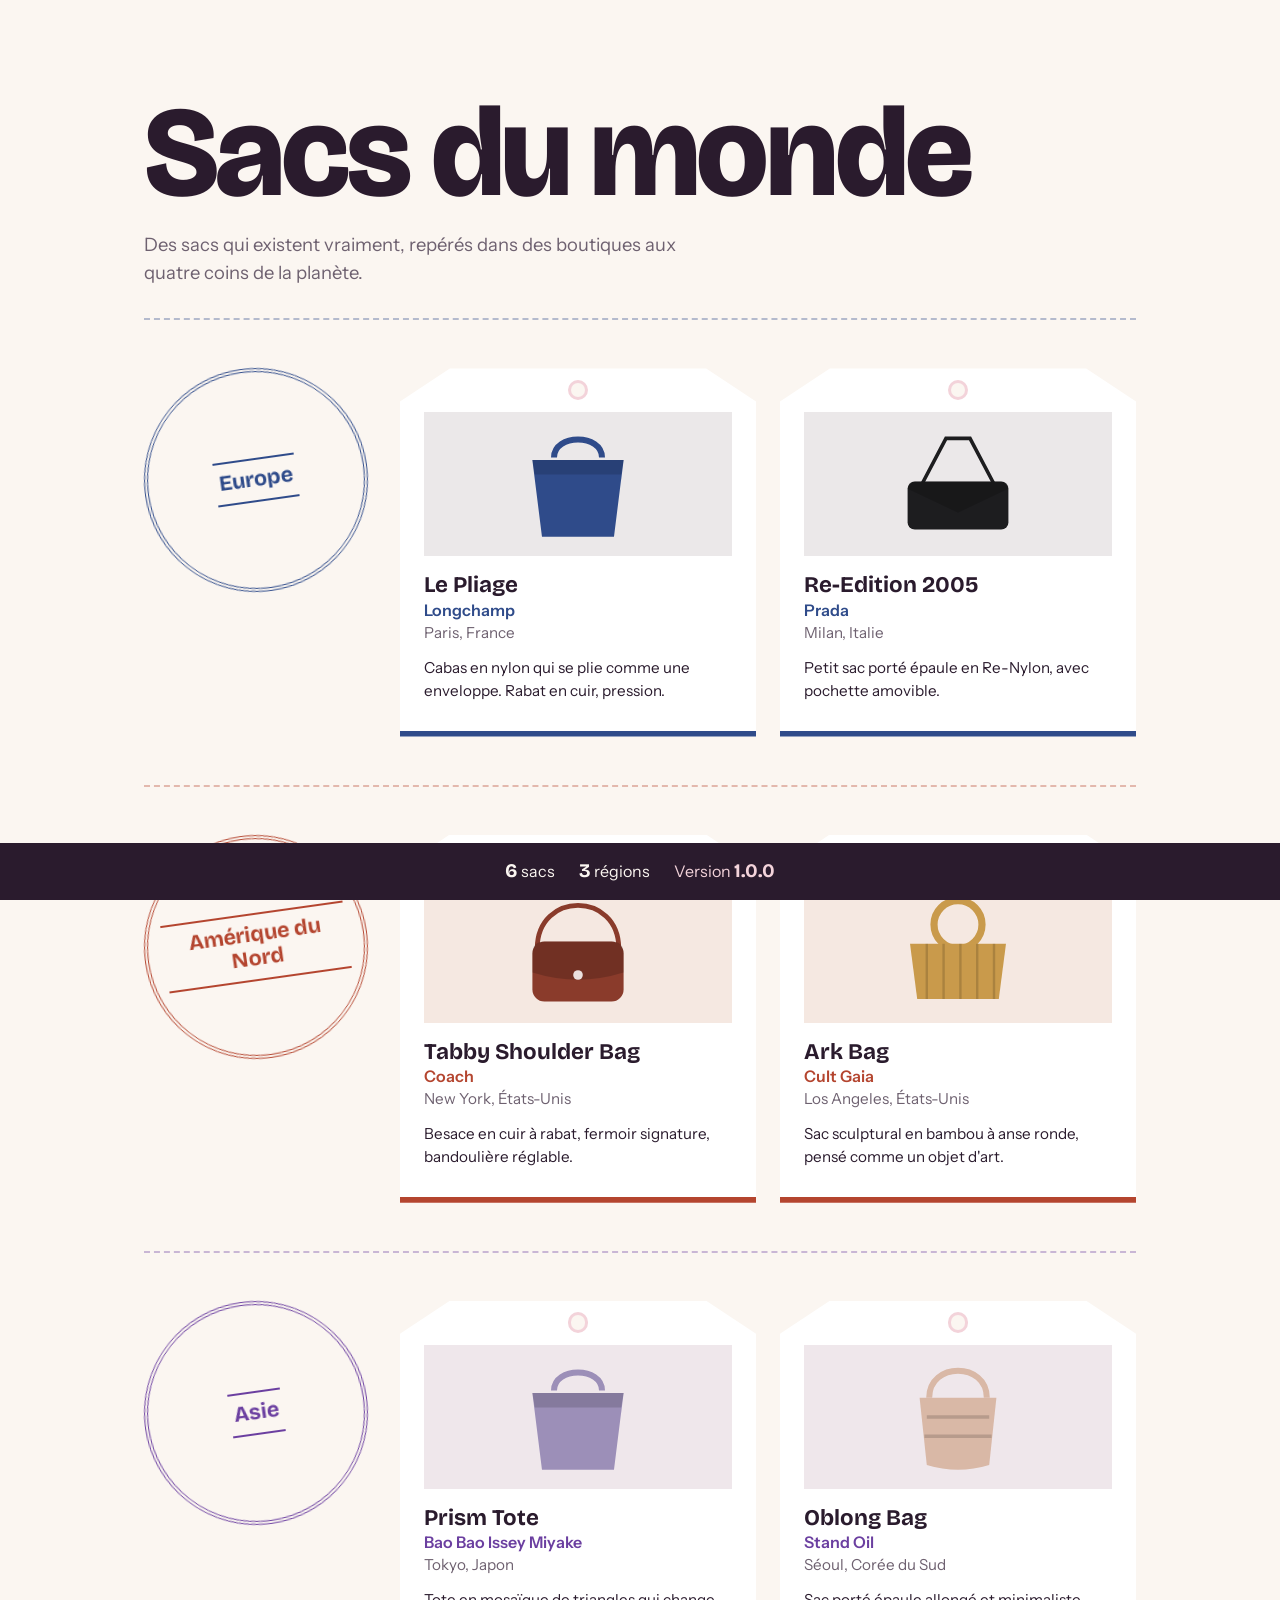
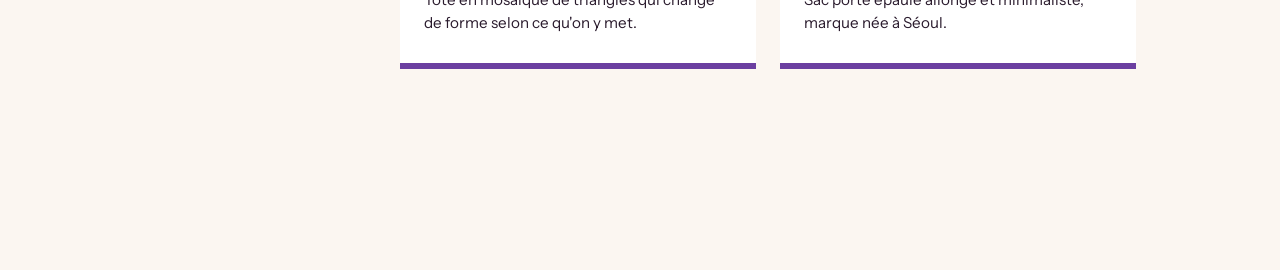
==== index.html @ e401bbd3 "first commit" ====
<!DOCTYPE html>
<html lang="fr">
<head>
  <meta charset="UTF-8">
  <meta name="viewport" content="width=device-width, initial-scale=1">
  <title>Sacs du monde</title>
  <link rel="preconnect" href="https://fonts.googleapis.com">
  <link rel="preconnect" href="https://fonts.gstatic.com" crossorigin>
  <link href="https://fonts.googleapis.com/css2?family=Bricolage+Grotesque:opsz,wght@12..96,400;12..96,700;12..96,800&family=Instrument+Sans:wght@400;600&display=swap" rel="stylesheet">
  <link rel="stylesheet" href="style.css">
</head>
<body>

  <!-- Illustrations de sacs réutilisables (la couleur vient de la propriété CSS "color") -->
  <svg class="sprites" aria-hidden="true">
    <symbol id="sac-cabas" viewBox="0 0 120 120">
      <path d="M40 38 C40 18 80 18 80 38" fill="none" stroke="currentColor" stroke-width="5"/>
      <path d="M22 40 H98 L90 104 H30 Z" fill="currentColor"/>
      <path d="M22 40 H98 L96 52 H24 Z" fill="#000" opacity=".15"/>
    </symbol>
    <symbol id="sac-besace" viewBox="0 0 120 120">
      <path d="M26 58 C26 10 94 10 94 58" fill="none" stroke="currentColor" stroke-width="4"/>
      <rect x="22" y="52" width="76" height="50" rx="10" fill="currentColor"/>
      <path d="M22 62 Q22 52 32 52 H88 Q98 52 98 62 V78 Q60 90 22 78 Z" fill="#000" opacity=".18"/>
      <circle cx="60" cy="80" r="4" fill="#fff" opacity=".85"/>
    </symbol>
    <symbol id="sac-pochette" viewBox="0 0 120 120">
      <path d="M30 60 L50 22 H70 L90 60" fill="none" stroke="currentColor" stroke-width="3"/>
      <rect x="18" y="58" width="84" height="40" rx="6" fill="currentColor"/>
      <path d="M18 64 Q18 58 24 58 H96 Q102 58 102 64 L60 84 Z" fill="#000" opacity=".18"/>
    </symbol>
    <symbol id="sac-seau" viewBox="0 0 120 120">
      <path d="M36 44 C36 14 84 14 84 44" fill="none" stroke="currentColor" stroke-width="5"/>
      <path d="M28 44 H92 L86 100 Q60 108 34 100 Z" fill="currentColor"/>
      <path d="M34 60 H86 M32 76 H88" stroke="#000" stroke-width="3" opacity=".15"/>
    </symbol>
    <symbol id="sac-anneau" viewBox="0 0 120 120">
      <circle cx="60" cy="38" r="20" fill="none" stroke="currentColor" stroke-width="6"/>
      <path d="M20 54 H100 L94 100 H26 Z" fill="currentColor"/>
      <path d="M34 54 V100 M48 54 V100 M62 54 V100 M76 54 V100 M90 54 V100" stroke="#000" stroke-width="2" opacity=".15"/>
    </symbol>
  </svg>

  <header class="entete">
    <h1>Sacs du monde</h1>
    <p>Des sacs qui existent vraiment, repérés dans des boutiques aux quatre coins de la planète.</p>
  </header>

  <main>

    <section class="region" style="--accent: #2F4B8A;">
      <h2 class="tampon"><span>Europe</span></h2>
      <div class="sacs">
        <article class="sac">
          <svg class="visuel" style="color:#2F4B8A"><use href="#sac-cabas"/></svg>
          <h3>Le Pliage</h3>
          <p class="marque">Longchamp</p>
          <p class="lieu">Paris, France</p>
          <p class="detail">Cabas en nylon qui se plie comme une enveloppe. Rabat en cuir, pression.</p>
        </article>
        <article class="sac">
          <svg class="visuel" style="color:#1d1d1f"><use href="#sac-pochette"/></svg>
          <h3>Re-Edition 2005</h3>
          <p class="marque">Prada</p>
          <p class="lieu">Milan, Italie</p>
          <p class="detail">Petit sac porté épaule en Re-Nylon, avec pochette amovible.</p>
        </article>
      </div>
    </section>

    <section class="region" style="--accent: #B4452F;">
      <h2 class="tampon"><span>Amérique du Nord</span></h2>
      <div class="sacs">
        <article class="sac">
          <svg class="visuel" style="color:#8A3B2B"><use href="#sac-besace"/></svg>
          <h3>Tabby Shoulder Bag</h3>
          <p class="marque">Coach</p>
          <p class="lieu">New York, États-Unis</p>
          <p class="detail">Besace en cuir à rabat, fermoir signature, bandoulière réglable.</p>
        </article>
        <article class="sac">
          <svg class="visuel" style="color:#C99A4B"><use href="#sac-anneau"/></svg>
          <h3>Ark Bag</h3>
          <p class="marque">Cult Gaia</p>
          <p class="lieu">Los Angeles, États-Unis</p>
          <p class="detail">Sac sculptural en bambou à anse ronde, pensé comme un objet d'art.</p>
        </article>
      </div>
    </section>

    <section class="region" style="--accent: #6B3FA0;">
      <h2 class="tampon"><span>Asie</span></h2>
      <div class="sacs">
        <article class="sac">
          <svg class="visuel" style="color:#9C8FB8"><use href="#sac-cabas"/></svg>
          <h3>Prism Tote</h3>
          <p class="marque">Bao Bao Issey Miyake</p>
          <p class="lieu">Tokyo, Japon</p>
          <p class="detail">Tote en mosaïque de triangles qui change de forme selon ce qu'on y met.</p>
        </article>
        <article class="sac">
          <svg class="visuel" style="color:#D9B8A6"><use href="#sac-seau"/></svg>
          <h3>Oblong Bag</h3>
          <p class="marque">Stand Oil</p>
          <p class="lieu">Séoul, Corée du Sud</p>
          <p class="detail">Sac porté épaule allongé et minimaliste, marque née à Séoul.</p>
        </article>
      </div>
    </section>

    <!-- AJOUTER LES NOUVELLES RÉGIONS ICI -->

  </main>

  <footer class="statut">
    <p class="compteur"><strong class="nb-sacs"></strong> sacs</p>
    <p class="compteur"><strong class="nb-regions"></strong> régions</p>
    <p class="version">Version <strong>1.0.0</strong></p>
  </footer>

</body>
</html>
---- style.css ----
:root {
  --papier: #FBF6F1;
  --encre: #2A1B2D;
  --rose: #F3D3DA;
  --gris: #6E6170;
  --etiquette: #FFFFFF;
  --titre: "Bricolage Grotesque", "Arial Black", system-ui, sans-serif;
  --texte: "Instrument Sans", "Helvetica Neue", Arial, sans-serif;
}

* { box-sizing: border-box; margin: 0; }

body {
  /* Compteurs CSS : le total s'affiche tout seul dans le pied de page */
  counter-reset: sacs regions;
  background: var(--papier);
  color: var(--encre);
  font-family: var(--texte);
  line-height: 1.5;
}

.sprites { display: none; }

/* ---------- En-tête ---------- */
.entete {
  padding: clamp(3rem, 8vw, 6rem) clamp(1.25rem, 5vw, 4rem) 2rem;
  max-width: 70rem;
  margin: 0 auto;
}
.entete h1 {
  font-family: var(--titre);
  font-weight: 800;
  font-size: clamp(3.2rem, 11vw, 8rem);
  line-height: .9;
  letter-spacing: -.03em;
}
.entete p {
  margin-top: 1.25rem;
  max-width: 34rem;
  font-size: 1.15rem;
  color: var(--gris);
}

main {
  max-width: 70rem;
  margin: 0 auto;
  padding: 0 clamp(1.25rem, 5vw, 4rem) 6rem;
}

/* ---------- Région = un tampon de passeport ---------- */
.region {
  counter-increment: regions;
  display: grid;
  grid-template-columns: 14rem 1fr;
  gap: 2rem;
  align-items: start;
  padding: 3rem 0;
  border-top: 2px dashed color-mix(in srgb, var(--accent) 35%, transparent);
}

.tampon {
  position: sticky;
  top: 1.5rem;
  display: grid;
  place-items: center;
  aspect-ratio: 1;
  padding: 1rem;
  border: 4px double var(--accent);
  border-radius: 50%;
  color: var(--accent);
  font-family: var(--titre);
  font-weight: 700;
  font-size: 1.35rem;
  line-height: 1.1;
  text-align: center;
  transform: rotate(-8deg);
}
.tampon span {
  display: block;
  padding: .5rem .25rem;
  border-top: 2px solid var(--accent);
  border-bottom: 2px solid var(--accent);
}

/* ---------- Sac = étiquette de bagage ---------- */
.sacs {
  display: grid;
  grid-template-columns: repeat(auto-fill, minmax(15rem, 1fr));
  gap: 1.5rem;
}

.sac {
  counter-increment: sacs;
  position: relative;
  padding: 2.75rem 1.5rem 1.75rem;
  background: var(--etiquette);
  clip-path: polygon(14% 0, 86% 0, 100% 9%, 100% 100%, 0 100%, 0 9%);
  border-bottom: 6px solid var(--accent);
}
/* Le trou de l'étiquette */
.sac::before {
  content: "";
  position: absolute;
  top: .9rem;
  left: 50%;
  width: .9rem;
  height: .9rem;
  margin-left: -.45rem;
  border-radius: 50%;
  background: var(--papier);
  box-shadow: 0 0 0 3px var(--rose);
}

.visuel {
  display: block;
  width: 100%;
  height: 9rem;
  margin-bottom: 1rem;
  background: color-mix(in srgb, var(--accent) 8%, var(--papier));
}

.sac h3 {
  font-family: var(--titre);
  font-size: 1.4rem;
  line-height: 1.15;
}
.marque { font-weight: 600; color: var(--accent); }
.lieu { font-size: .95rem; color: var(--gris); margin-bottom: .75rem; }
.detail { font-size: .95rem; }

/* ---------- Barre de statut (utile pour vérifier chaque déploiement) ---------- */
.statut {
  position: sticky;
  bottom: 0;
  display: flex;
  flex-wrap: wrap;
  gap: .5rem 1.5rem;
  justify-content: center;
  padding: .9rem 1rem;
  background: var(--encre);
  color: var(--papier);
  font-size: 1rem;
}
.statut strong { font-family: var(--titre); font-size: 1.2rem; }
.nb-sacs::before { content: counter(sacs); }
.nb-regions::before { content: counter(regions); }
.version { color: var(--rose); }

/* ---------- Mobile ---------- */
@media (max-width: 700px) {
  .region { grid-template-columns: 1fr; }
  .tampon { position: static; width: 10rem; }
}
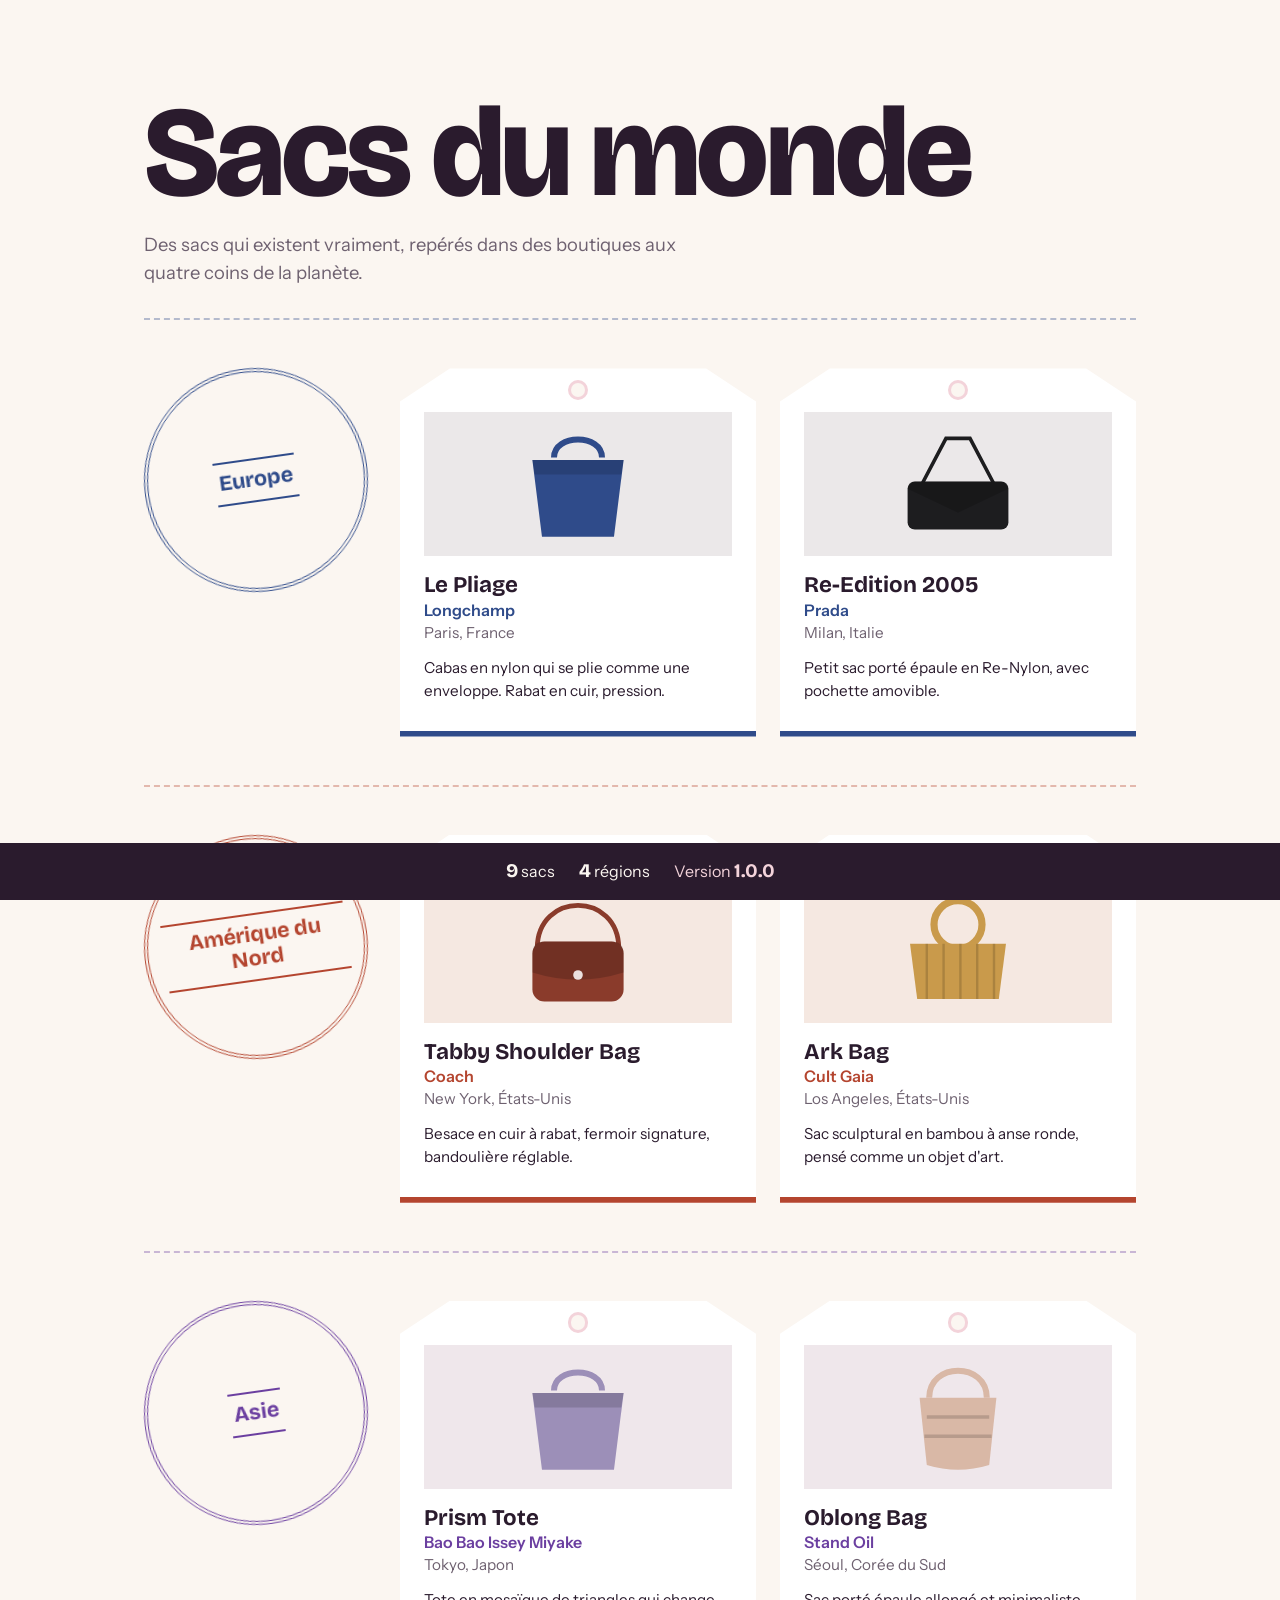
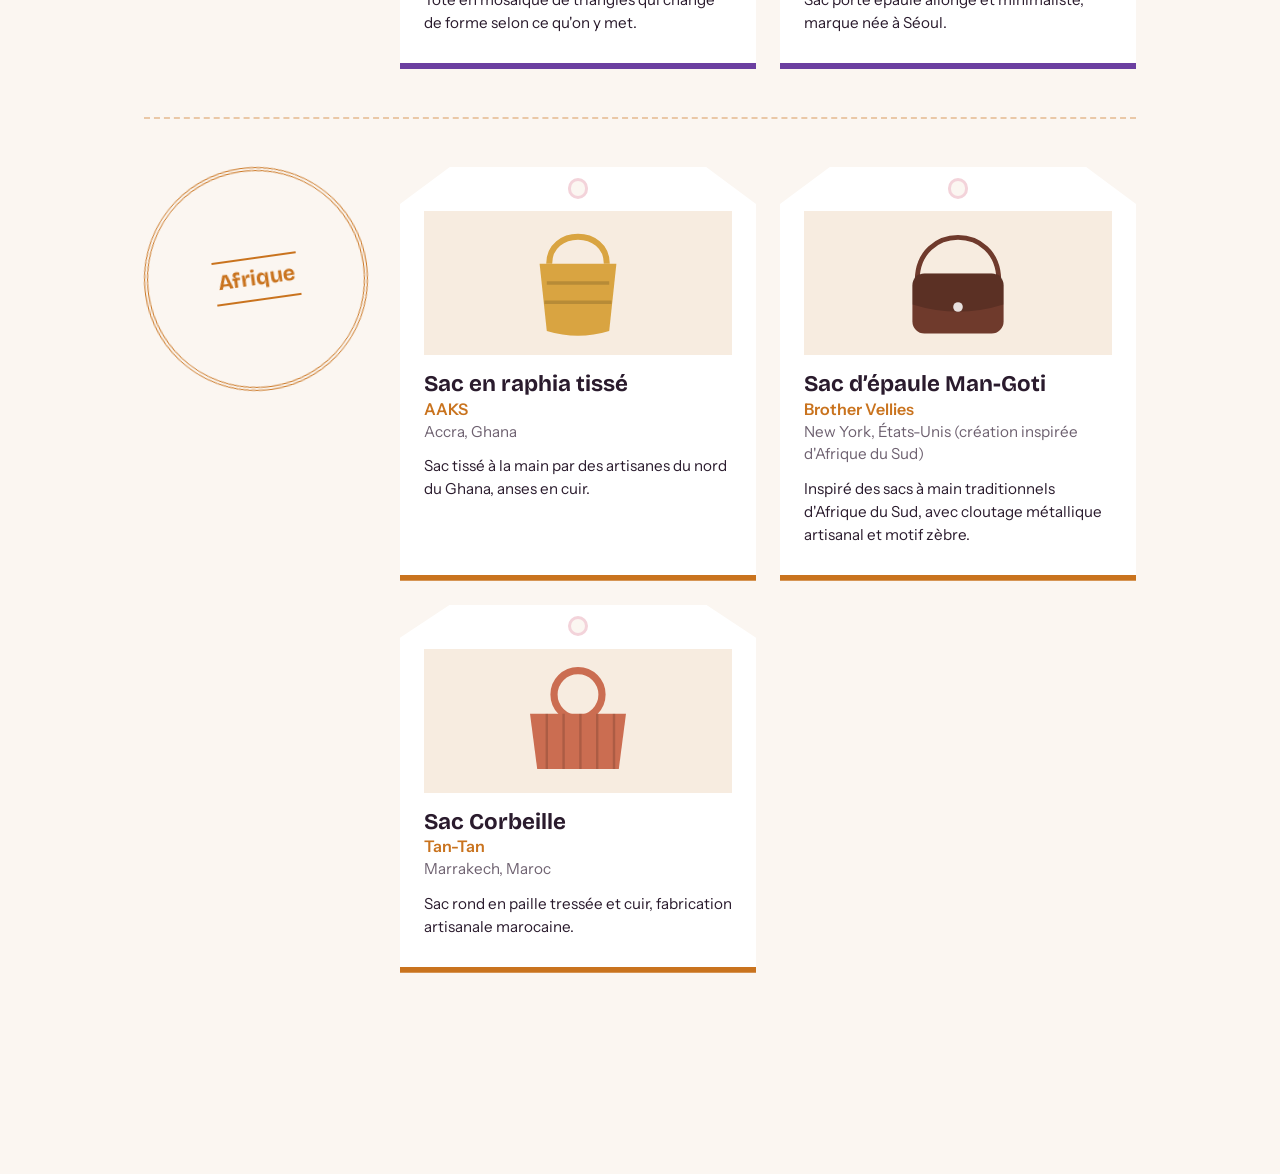
==== commit 67eb023c: "Ajout Afrique" ====
--- a/index.html
+++ b/index.html
@@ -107,9 +107,35 @@
         </article>
       </div>
     </section>
+<section class="region" style="--accent: #C9731E;">
+      <h2 class="tampon"><span>Afrique</span></h2>
+      <div class="sacs">
+        <article class="sac">
+          <svg class="visuel" style="color:#D9A441"><use href="#sac-seau"/></svg>
+          <h3>Sac en raphia tissé</h3>
+          <p class="marque">AAKS</p>
+          <p class="lieu">Accra, Ghana</p>
+          <p class="detail">Sac tissé à la main par des artisanes du nord du Ghana, anses en cuir.</p>
+        </article>
+        <article class="sac">
+          <svg class="visuel" style="color:#6F3A2C"><use href="#sac-besace"/></svg>
+          <h3>Sac d’épaule Man-Goti</h3>
+          <p class="marque">Brother Vellies</p>
+          <p class="lieu">New York, États-Unis (création inspirée d'Afrique du Sud)</p>
+          <p class="detail">Inspiré des sacs à main traditionnels d'Afrique du Sud, avec cloutage métallique artisanal et motif zèbre.</p>
+        </article>
+        <article class="sac">
+          <svg class="visuel" style="color:#CB6D51"><use href="#sac-anneau"/></svg>
+          <h3>Sac Corbeille</h3>
+          <p class="marque">Tan-Tan</p>
+          <p class="lieu">Marrakech, Maroc</p>
+          <p class="detail">Sac rond en paille tressée et cuir, fabrication artisanale marocaine.</p>
+        </article>
+      </div>
+    </section>
 
     <!-- AJOUTER LES NOUVELLES RÉGIONS ICI -->
-
+  
   </main>
 
   <footer class="statut">
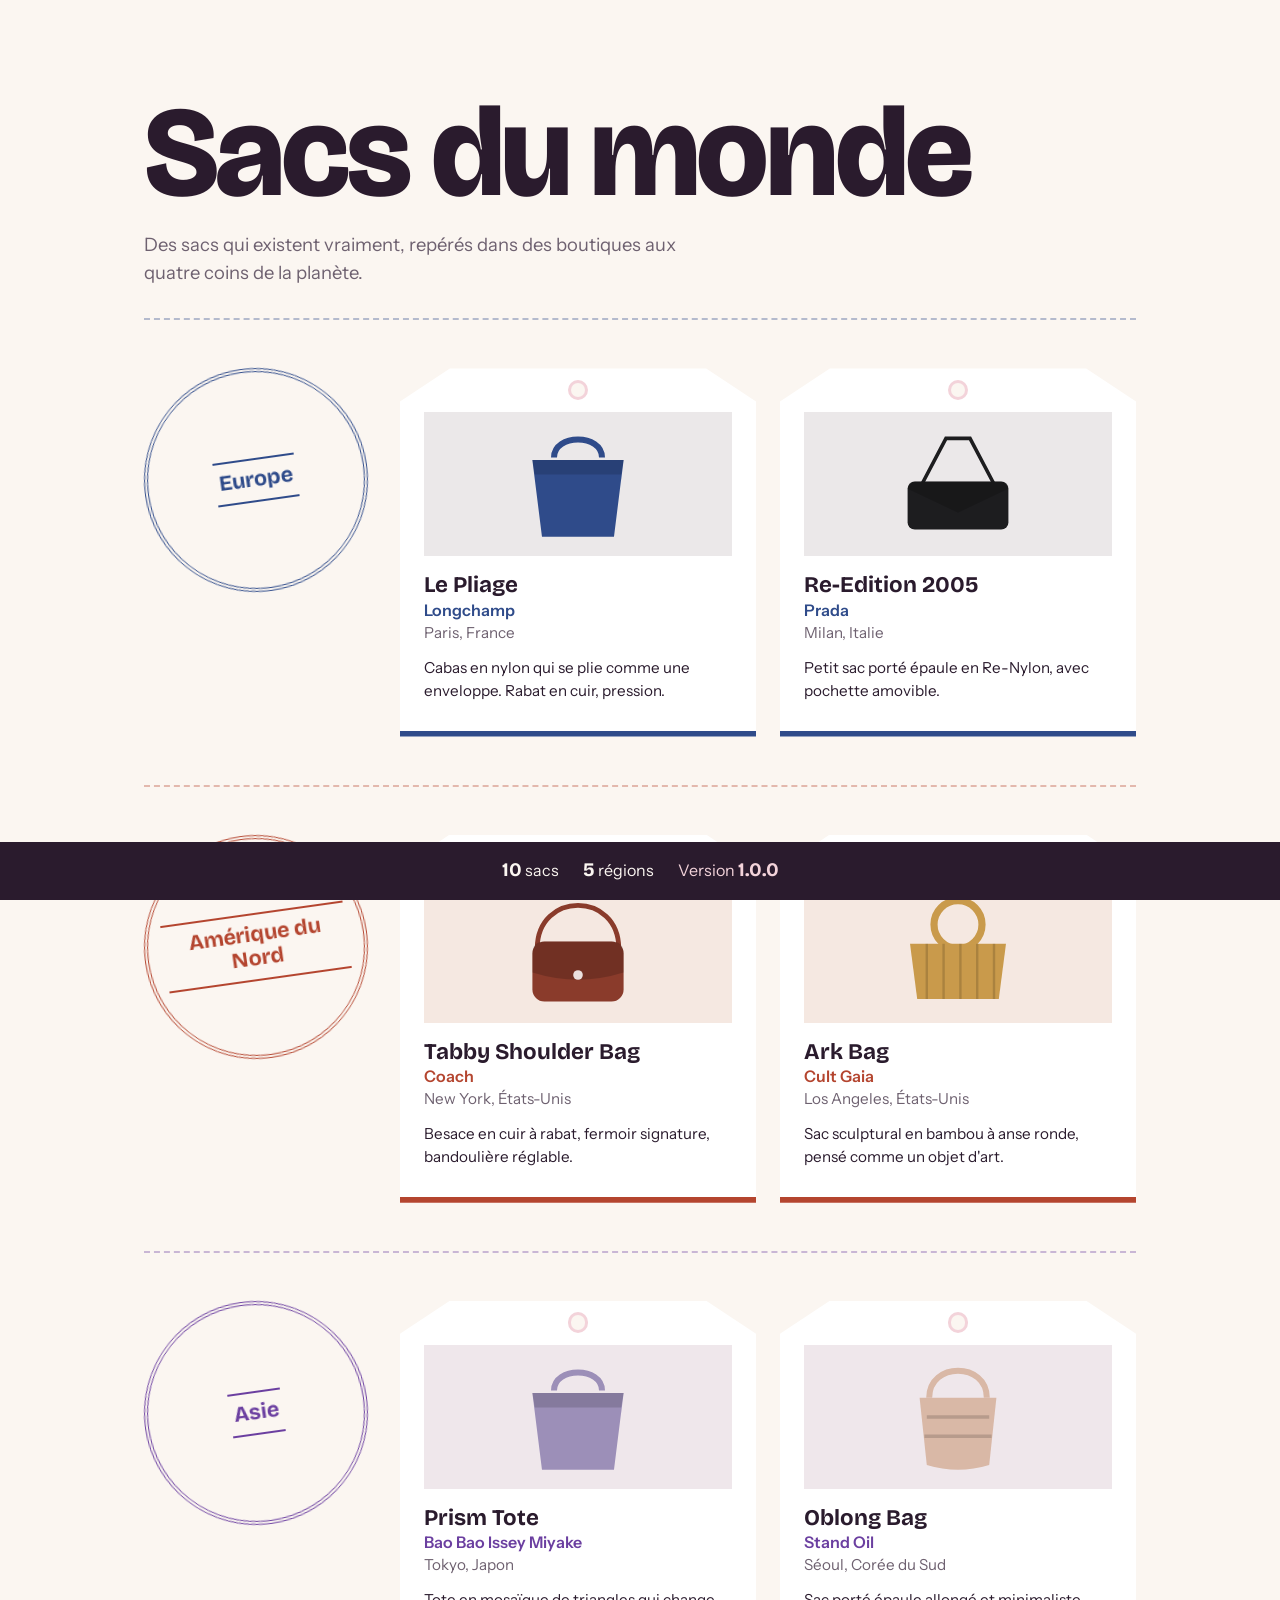
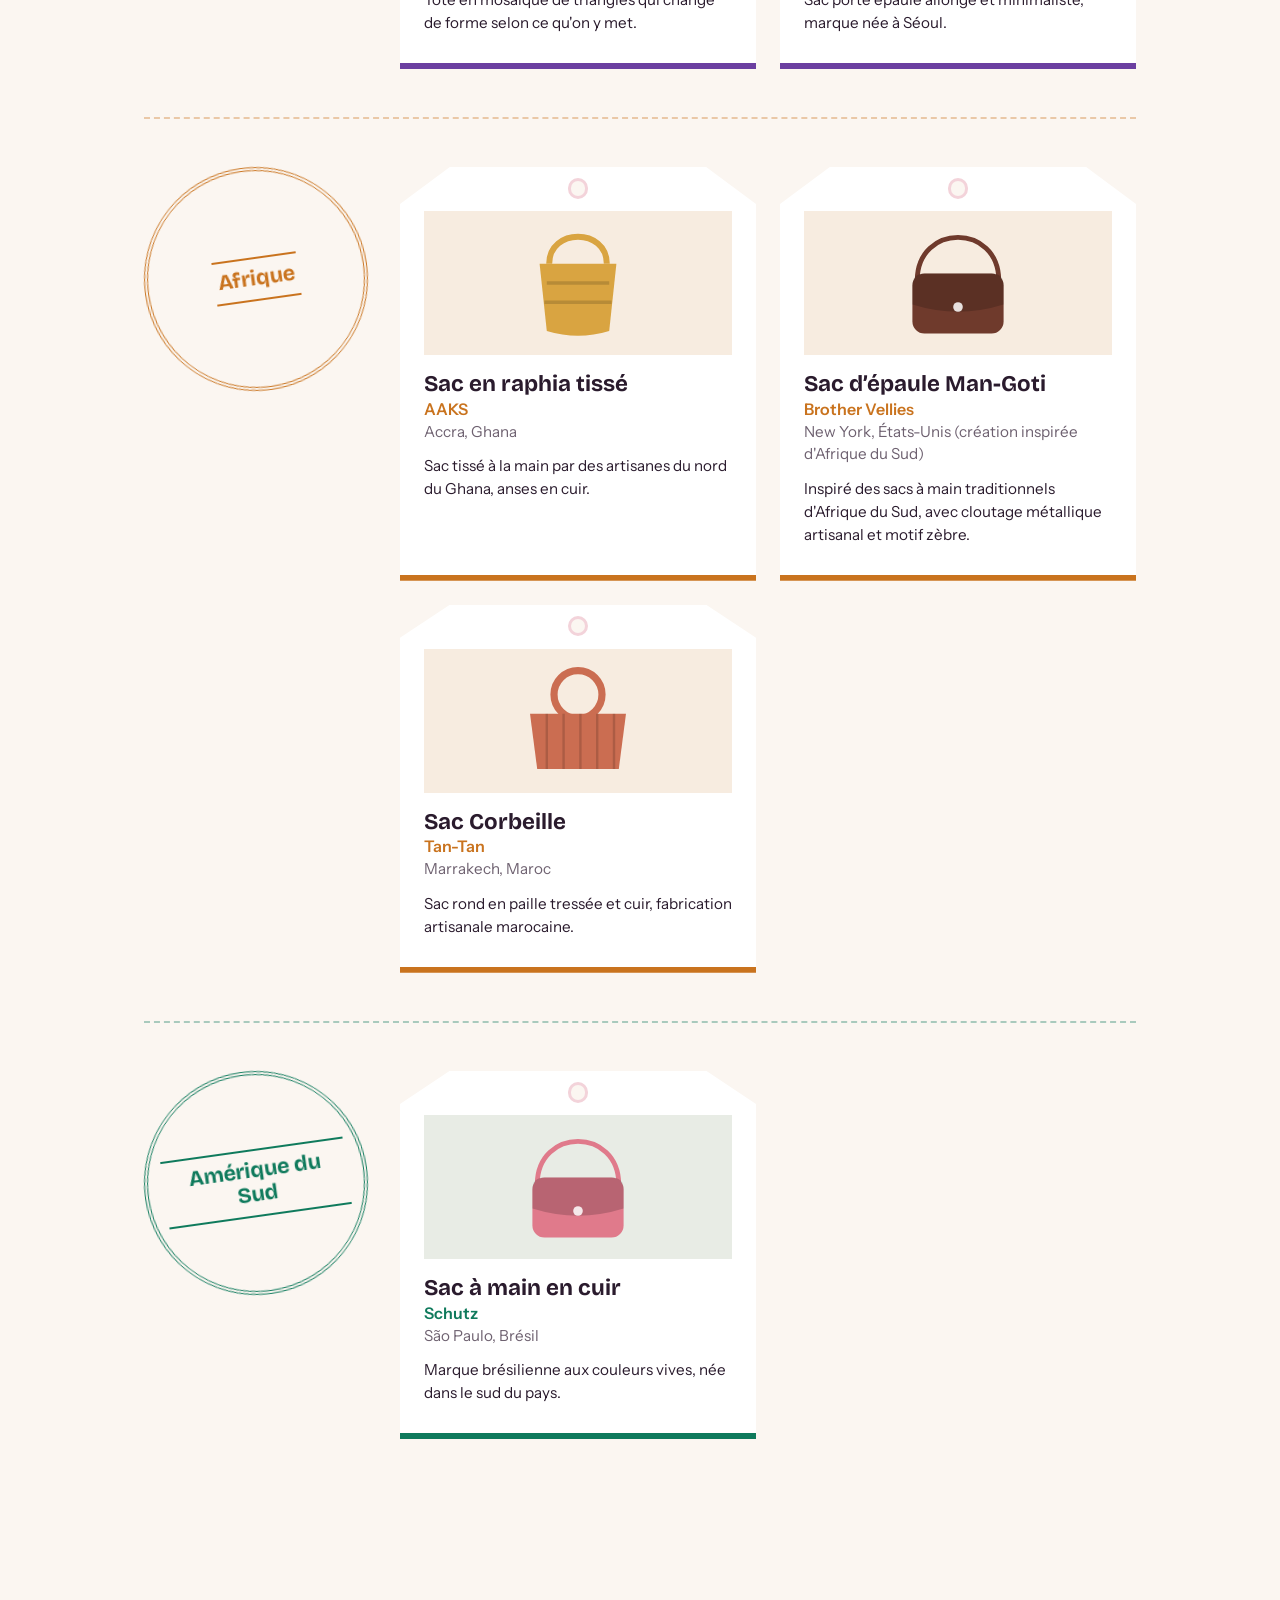
==== commit a942ecda: "Ajout amerique du sud" ====
--- a/index.html
+++ b/index.html
@@ -1,43 +1,48 @@
 <!DOCTYPE html>
 <html lang="fr">
+
 <head>
   <meta charset="UTF-8">
   <meta name="viewport" content="width=device-width, initial-scale=1">
   <title>Sacs du monde</title>
   <link rel="preconnect" href="https://fonts.googleapis.com">
   <link rel="preconnect" href="https://fonts.gstatic.com" crossorigin>
-  <link href="https://fonts.googleapis.com/css2?family=Bricolage+Grotesque:opsz,wght@12..96,400;12..96,700;12..96,800&family=Instrument+Sans:wght@400;600&display=swap" rel="stylesheet">
+  <link
+    href="https://fonts.googleapis.com/css2?family=Bricolage+Grotesque:opsz,wght@12..96,400;12..96,700;12..96,800&family=Instrument+Sans:wght@400;600&display=swap"
+    rel="stylesheet">
   <link rel="stylesheet" href="style.css">
 </head>
+
 <body>
 
-  <!-- Illustrations de sacs réutilisables (la couleur vient de la propriété CSS "color") -->
+
   <svg class="sprites" aria-hidden="true">
     <symbol id="sac-cabas" viewBox="0 0 120 120">
-      <path d="M40 38 C40 18 80 18 80 38" fill="none" stroke="currentColor" stroke-width="5"/>
-      <path d="M22 40 H98 L90 104 H30 Z" fill="currentColor"/>
-      <path d="M22 40 H98 L96 52 H24 Z" fill="#000" opacity=".15"/>
+      <path d="M40 38 C40 18 80 18 80 38" fill="none" stroke="currentColor" stroke-width="5" />
+      <path d="M22 40 H98 L90 104 H30 Z" fill="currentColor" />
+      <path d="M22 40 H98 L96 52 H24 Z" fill="#000" opacity=".15" />
     </symbol>
     <symbol id="sac-besace" viewBox="0 0 120 120">
-      <path d="M26 58 C26 10 94 10 94 58" fill="none" stroke="currentColor" stroke-width="4"/>
-      <rect x="22" y="52" width="76" height="50" rx="10" fill="currentColor"/>
-      <path d="M22 62 Q22 52 32 52 H88 Q98 52 98 62 V78 Q60 90 22 78 Z" fill="#000" opacity=".18"/>
-      <circle cx="60" cy="80" r="4" fill="#fff" opacity=".85"/>
+      <path d="M26 58 C26 10 94 10 94 58" fill="none" stroke="currentColor" stroke-width="4" />
+      <rect x="22" y="52" width="76" height="50" rx="10" fill="currentColor" />
+      <path d="M22 62 Q22 52 32 52 H88 Q98 52 98 62 V78 Q60 90 22 78 Z" fill="#000" opacity=".18" />
+      <circle cx="60" cy="80" r="4" fill="#fff" opacity=".85" />
     </symbol>
     <symbol id="sac-pochette" viewBox="0 0 120 120">
-      <path d="M30 60 L50 22 H70 L90 60" fill="none" stroke="currentColor" stroke-width="3"/>
-      <rect x="18" y="58" width="84" height="40" rx="6" fill="currentColor"/>
-      <path d="M18 64 Q18 58 24 58 H96 Q102 58 102 64 L60 84 Z" fill="#000" opacity=".18"/>
+      <path d="M30 60 L50 22 H70 L90 60" fill="none" stroke="currentColor" stroke-width="3" />
+      <rect x="18" y="58" width="84" height="40" rx="6" fill="currentColor" />
+      <path d="M18 64 Q18 58 24 58 H96 Q102 58 102 64 L60 84 Z" fill="#000" opacity=".18" />
     </symbol>
     <symbol id="sac-seau" viewBox="0 0 120 120">
-      <path d="M36 44 C36 14 84 14 84 44" fill="none" stroke="currentColor" stroke-width="5"/>
-      <path d="M28 44 H92 L86 100 Q60 108 34 100 Z" fill="currentColor"/>
-      <path d="M34 60 H86 M32 76 H88" stroke="#000" stroke-width="3" opacity=".15"/>
+      <path d="M36 44 C36 14 84 14 84 44" fill="none" stroke="currentColor" stroke-width="5" />
+      <path d="M28 44 H92 L86 100 Q60 108 34 100 Z" fill="currentColor" />
+      <path d="M34 60 H86 M32 76 H88" stroke="#000" stroke-width="3" opacity=".15" />
     </symbol>
     <symbol id="sac-anneau" viewBox="0 0 120 120">
-      <circle cx="60" cy="38" r="20" fill="none" stroke="currentColor" stroke-width="6"/>
-      <path d="M20 54 H100 L94 100 H26 Z" fill="currentColor"/>
-      <path d="M34 54 V100 M48 54 V100 M62 54 V100 M76 54 V100 M90 54 V100" stroke="#000" stroke-width="2" opacity=".15"/>
+      <circle cx="60" cy="38" r="20" fill="none" stroke="currentColor" stroke-width="6" />
+      <path d="M20 54 H100 L94 100 H26 Z" fill="currentColor" />
+      <path d="M34 54 V100 M48 54 V100 M62 54 V100 M76 54 V100 M90 54 V100" stroke="#000" stroke-width="2"
+        opacity=".15" />
     </symbol>
   </svg>
 
@@ -52,14 +57,18 @@
       <h2 class="tampon"><span>Europe</span></h2>
       <div class="sacs">
         <article class="sac">
-          <svg class="visuel" style="color:#2F4B8A"><use href="#sac-cabas"/></svg>
+          <svg class="visuel" style="color:#2F4B8A">
+            <use href="#sac-cabas" />
+          </svg>
           <h3>Le Pliage</h3>
           <p class="marque">Longchamp</p>
           <p class="lieu">Paris, France</p>
           <p class="detail">Cabas en nylon qui se plie comme une enveloppe. Rabat en cuir, pression.</p>
         </article>
         <article class="sac">
-          <svg class="visuel" style="color:#1d1d1f"><use href="#sac-pochette"/></svg>
+          <svg class="visuel" style="color:#1d1d1f">
+            <use href="#sac-pochette" />
+          </svg>
           <h3>Re-Edition 2005</h3>
           <p class="marque">Prada</p>
           <p class="lieu">Milan, Italie</p>
@@ -72,14 +81,18 @@
       <h2 class="tampon"><span>Amérique du Nord</span></h2>
       <div class="sacs">
         <article class="sac">
-          <svg class="visuel" style="color:#8A3B2B"><use href="#sac-besace"/></svg>
+          <svg class="visuel" style="color:#8A3B2B">
+            <use href="#sac-besace" />
+          </svg>
           <h3>Tabby Shoulder Bag</h3>
           <p class="marque">Coach</p>
           <p class="lieu">New York, États-Unis</p>
           <p class="detail">Besace en cuir à rabat, fermoir signature, bandoulière réglable.</p>
         </article>
         <article class="sac">
-          <svg class="visuel" style="color:#C99A4B"><use href="#sac-anneau"/></svg>
+          <svg class="visuel" style="color:#C99A4B">
+            <use href="#sac-anneau" />
+          </svg>
           <h3>Ark Bag</h3>
           <p class="marque">Cult Gaia</p>
           <p class="lieu">Los Angeles, États-Unis</p>
@@ -92,14 +105,18 @@
       <h2 class="tampon"><span>Asie</span></h2>
       <div class="sacs">
         <article class="sac">
-          <svg class="visuel" style="color:#9C8FB8"><use href="#sac-cabas"/></svg>
+          <svg class="visuel" style="color:#9C8FB8">
+            <use href="#sac-cabas" />
+          </svg>
           <h3>Prism Tote</h3>
           <p class="marque">Bao Bao Issey Miyake</p>
           <p class="lieu">Tokyo, Japon</p>
           <p class="detail">Tote en mosaïque de triangles qui change de forme selon ce qu'on y met.</p>
         </article>
         <article class="sac">
-          <svg class="visuel" style="color:#D9B8A6"><use href="#sac-seau"/></svg>
+          <svg class="visuel" style="color:#D9B8A6">
+            <use href="#sac-seau" />
+          </svg>
           <h3>Oblong Bag</h3>
           <p class="marque">Stand Oil</p>
           <p class="lieu">Séoul, Corée du Sud</p>
@@ -107,25 +124,32 @@
         </article>
       </div>
     </section>
-<section class="region" style="--accent: #C9731E;">
+    <section class="region" style="--accent: #C9731E;">
       <h2 class="tampon"><span>Afrique</span></h2>
       <div class="sacs">
         <article class="sac">
-          <svg class="visuel" style="color:#D9A441"><use href="#sac-seau"/></svg>
+          <svg class="visuel" style="color:#D9A441">
+            <use href="#sac-seau" />
+          </svg>
           <h3>Sac en raphia tissé</h3>
           <p class="marque">AAKS</p>
           <p class="lieu">Accra, Ghana</p>
           <p class="detail">Sac tissé à la main par des artisanes du nord du Ghana, anses en cuir.</p>
         </article>
         <article class="sac">
-          <svg class="visuel" style="color:#6F3A2C"><use href="#sac-besace"/></svg>
+          <svg class="visuel" style="color:#6F3A2C">
+            <use href="#sac-besace" />
+          </svg>
           <h3>Sac d’épaule Man-Goti</h3>
           <p class="marque">Brother Vellies</p>
           <p class="lieu">New York, États-Unis (création inspirée d'Afrique du Sud)</p>
-          <p class="detail">Inspiré des sacs à main traditionnels d'Afrique du Sud, avec cloutage métallique artisanal et motif zèbre.</p>
+          <p class="detail">Inspiré des sacs à main traditionnels d'Afrique du Sud, avec cloutage métallique artisanal
+            et motif zèbre.</p>
         </article>
         <article class="sac">
-          <svg class="visuel" style="color:#CB6D51"><use href="#sac-anneau"/></svg>
+          <svg class="visuel" style="color:#CB6D51">
+            <use href="#sac-anneau" />
+          </svg>
           <h3>Sac Corbeille</h3>
           <p class="marque">Tan-Tan</p>
           <p class="lieu">Marrakech, Maroc</p>
@@ -133,9 +157,22 @@
         </article>
       </div>
     </section>
+    <section class="region" style="--accent: #0F7A5C;">
+      <h2 class="tampon"><span>Amérique du Sud</span></h2>
+      <div class="sacs">
+        <article class="sac">
+          <svg class="visuel" style="color:#E07A8B">
+            <use href="#sac-besace" />
+          </svg>
+          <h3>Sac à main en cuir</h3>
+          <p class="marque">Schutz</p>
+          <p class="lieu">São Paulo, Brésil</p>
+          <p class="detail">Marque brésilienne aux couleurs vives, née dans le sud du pays.</p>
+        </article>
+      </div>
+    </section>
 
-    <!-- AJOUTER LES NOUVELLES RÉGIONS ICI -->
-  
+
   </main>
 
   <footer class="statut">
@@ -145,4 +182,5 @@
   </footer>
 
 </body>
-</html>
+
+</html>
--- a/style.css
+++ b/style.css
@@ -11,7 +11,7 @@
 * { box-sizing: border-box; margin: 0; }
 
 body {
-  /* Compteurs CSS : le total s'affiche tout seul dans le pied de page */
+ 
   counter-reset: sacs regions;
   background: var(--papier);
   color: var(--encre);
@@ -21,7 +21,7 @@
 
 .sprites { display: none; }
 
-/* ---------- En-tête ---------- */
+
 .entete {
   padding: clamp(3rem, 8vw, 6rem) clamp(1.25rem, 5vw, 4rem) 2rem;
   max-width: 70rem;
@@ -47,7 +47,7 @@
   padding: 0 clamp(1.25rem, 5vw, 4rem) 6rem;
 }
 
-/* ---------- Région = un tampon de passeport ---------- */
+
 .region {
   counter-increment: regions;
   display: grid;
@@ -82,7 +82,7 @@
   border-bottom: 2px solid var(--accent);
 }
 
-/* ---------- Sac = étiquette de bagage ---------- */
+
 .sacs {
   display: grid;
   grid-template-columns: repeat(auto-fill, minmax(15rem, 1fr));
@@ -97,7 +97,7 @@
   clip-path: polygon(14% 0, 86% 0, 100% 9%, 100% 100%, 0 100%, 0 9%);
   border-bottom: 6px solid var(--accent);
 }
-/* Le trou de l'étiquette */
+
 .sac::before {
   content: "";
   position: absolute;
@@ -128,7 +128,6 @@
 .lieu { font-size: .95rem; color: var(--gris); margin-bottom: .75rem; }
 .detail { font-size: .95rem; }
 
-/* ---------- Barre de statut (utile pour vérifier chaque déploiement) ---------- */
 .statut {
   position: sticky;
   bottom: 0;
@@ -146,7 +145,6 @@
 .nb-regions::before { content: counter(regions); }
 .version { color: var(--rose); }
 
-/* ---------- Mobile ---------- */
 @media (max-width: 700px) {
   .region { grid-template-columns: 1fr; }
   .tampon { position: static; width: 10rem; }
